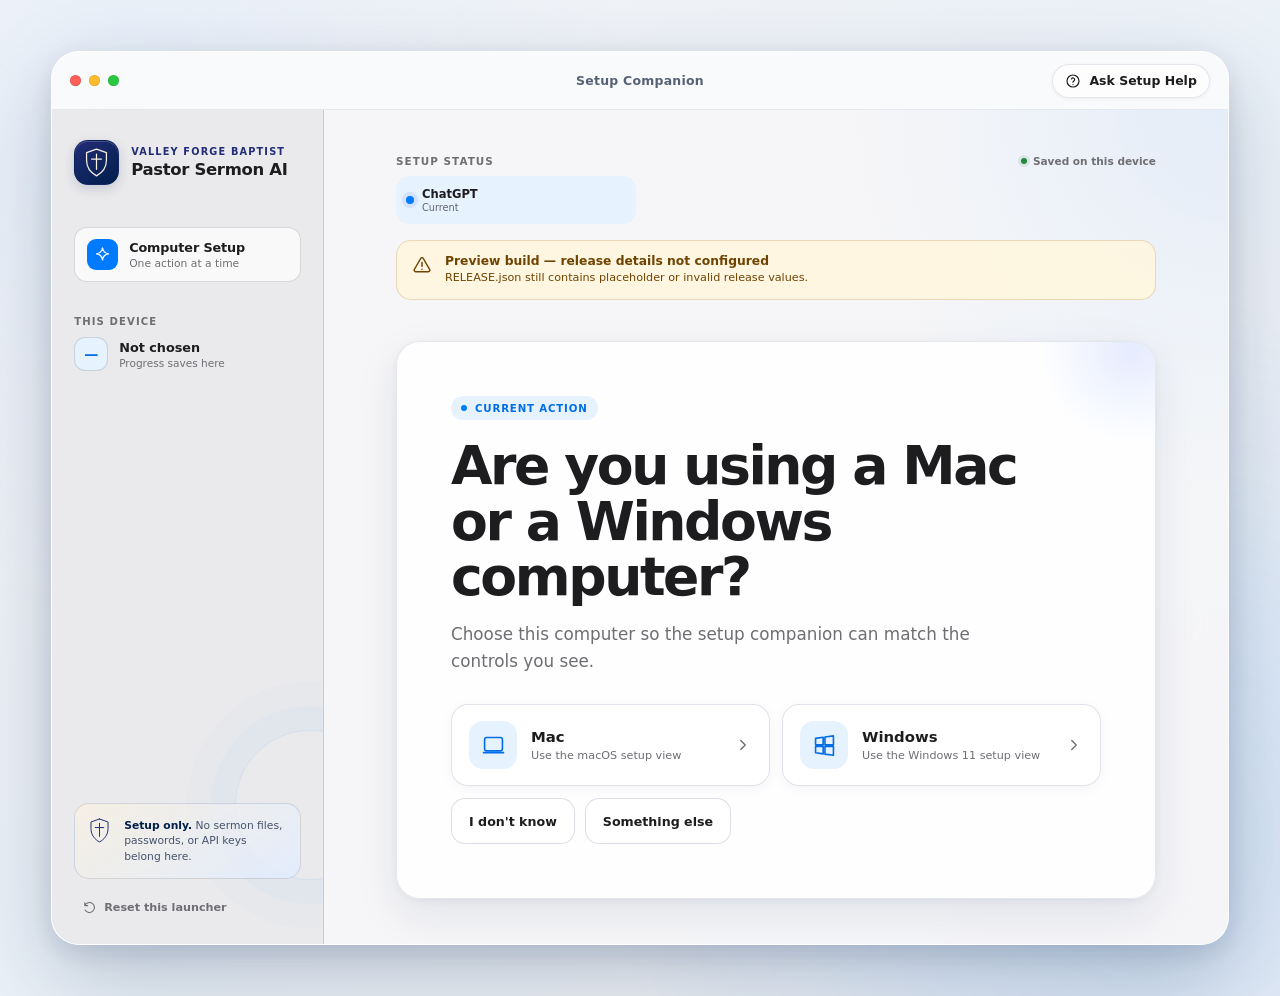
==== index.html @ 5455af99 "Build pastor sermon AI setup" ====
<!doctype html>
<html lang="en">
  <head>
    <meta charset="utf-8">
    <meta name="viewport" content="width=device-width, initial-scale=1">
    <meta name="robots" content="noindex">
    <meta http-equiv="refresh" content="0; url=./setup-ui/index.html">
    <title>Pastor Sermon AI Setup</title>
    <script>
      window.location.replace("./setup-ui/index.html" + window.location.search + window.location.hash);
    </script>
  </head>
  <body>
    <p><a href="./setup-ui/index.html">Open Pastor Sermon AI Setup</a></p>
  </body>
</html>
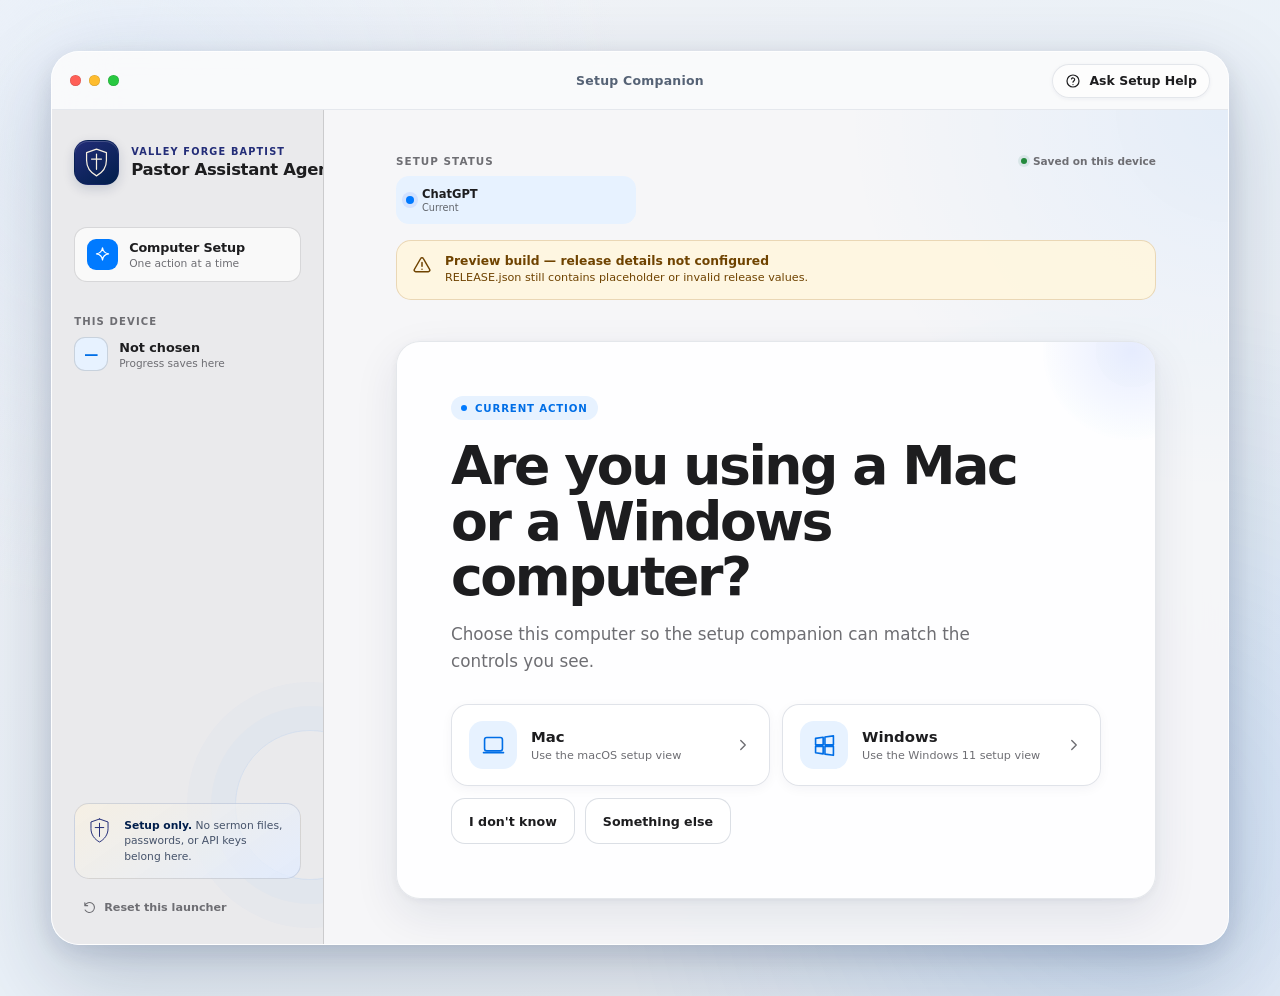
==== commit 576d88ca: "Add Pastor Assistant Agent OS" ====
--- a/index.html
+++ b/index.html
@@ -5,12 +5,12 @@
     <meta name="viewport" content="width=device-width, initial-scale=1">
     <meta name="robots" content="noindex">
     <meta http-equiv="refresh" content="0; url=./setup-ui/index.html">
-    <title>Pastor Sermon AI Setup</title>
+    <title>Pastor Assistant Agent OS Setup</title>
     <script>
       window.location.replace("./setup-ui/index.html" + window.location.search + window.location.hash);
     </script>
   </head>
   <body>
-    <p><a href="./setup-ui/index.html">Open Pastor Sermon AI Setup</a></p>
+    <p><a href="./setup-ui/index.html">Open Pastor Assistant Agent OS Setup</a></p>
   </body>
 </html>
